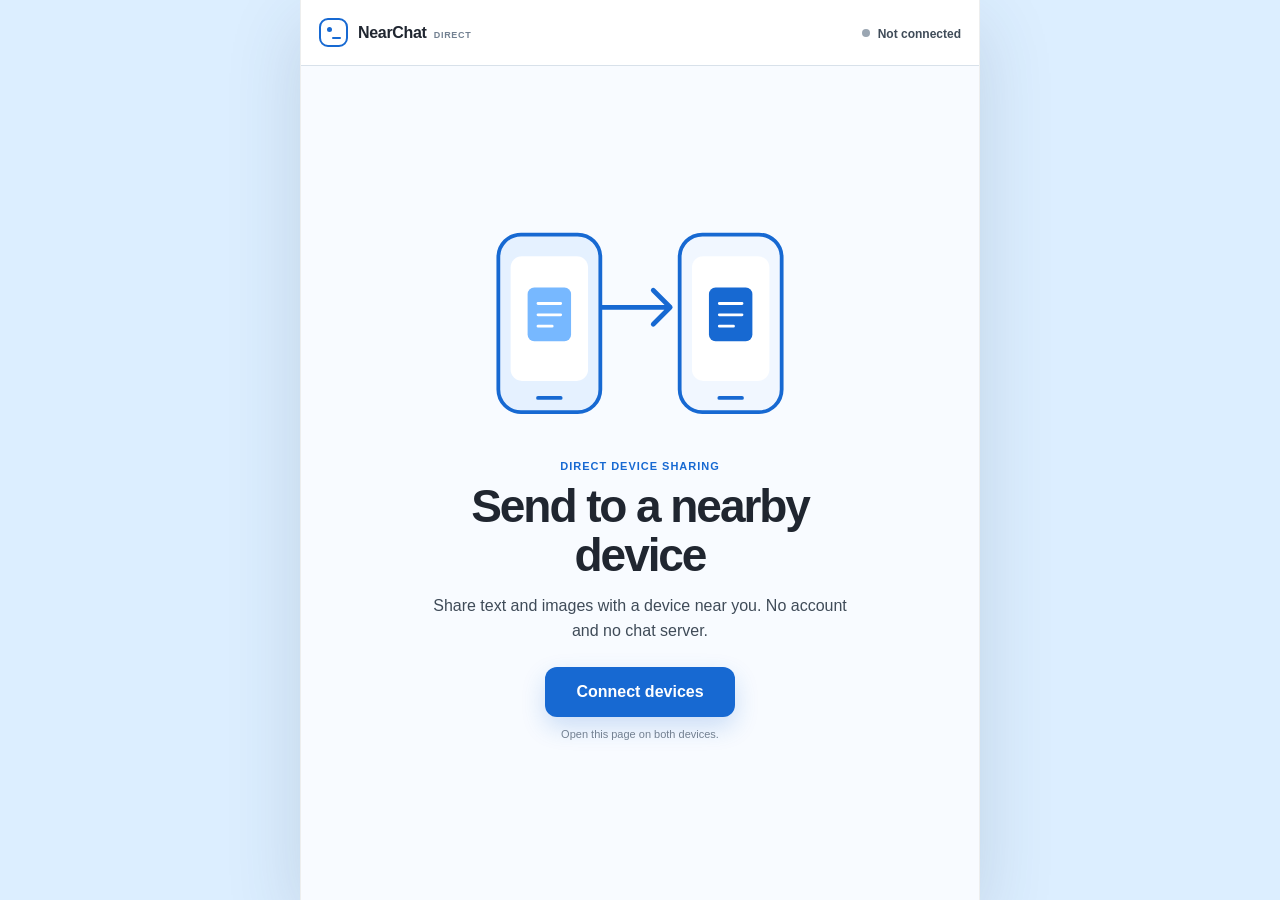
==== index.html @ c1c76907 "landing page simplification" ====
<!doctype html>
<html lang="en">
<head>
  <meta charset="utf-8">
  <link rel="icon" type="image/png" href="[data-uri]">
  <meta name="viewport" content="width=device-width, initial-scale=1, viewport-fit=cover">
  <meta name="theme-color" content="#eaf4ff">
  <title>NearChat Direct</title>
  <link rel="stylesheet" href="styles.css?v=2026.08.14.1">
</head>
<body data-connected="false">
  <main class="app" aria-label="NearChat Direct">
    <header class="topbar">
      <a class="brand" href="./" aria-label="NearChat Direct home">
        <span class="brand-mark" aria-hidden="true"></span>
        <span>NearChat <small>Direct</small></span>
      </a>
      <div class="connection-actions" aria-label="Connection status">
        <div class="connection-state">
          <span class="status-dot" id="statusDot" data-state="offline" aria-hidden="true"></span>
          <span><strong id="statusText">Not connected</strong><small id="statusDetail">Pair two nearby devices to begin.</small></span>
        </div>
        <button class="text-button" id="disconnectButton" type="button" hidden>Disconnect</button>
      </div>
    </header>

    <section class="metrics" aria-label="Live connection metrics" hidden>
      <div><span>RTT</span><strong id="metricRtt">—</strong></div>
      <div><span>Sent</span><strong id="metricSent">0 B</strong></div>
      <div><span>Received</span><strong id="metricReceived">0 B</strong></div>
      <div><span>Live rate</span><strong id="metricRate">0 B/s</strong></div>
      <div><span>Uptime</span><strong id="metricUptime">00:00</strong></div>
      <div><span>Path</span><strong id="metricPath">—</strong></div>
    </section>

    <section class="message-stream" id="messageStream" aria-live="polite" aria-label="Chat messages">
      <div class="empty-state" id="emptyState">
        <svg class="welcome-art" viewBox="0 0 360 240" role="img" aria-label="Two nearby phones sharing data">
          <rect class="art-fill" x="30" y="26" width="108" height="188" rx="24"></rect>
          <rect class="art-line" x="30" y="26" width="108" height="188" rx="24"></rect>
          <rect class="art-screen" x="43" y="49" width="82" height="132" rx="12"></rect>
          <path class="art-line" d="M72 199h24"></path>
          <rect class="art-fill art-fill-light" x="222" y="26" width="108" height="188" rx="24"></rect>
          <rect class="art-line" x="222" y="26" width="108" height="188" rx="24"></rect>
          <rect class="art-screen" x="235" y="49" width="82" height="132" rx="12"></rect>
          <path class="art-line" d="M264 199h24"></path>
          <path class="art-line art-arrow" d="M140 103h72m-18-18 18 18-18 18"></path>
          <rect class="art-file" x="61" y="82" width="46" height="57" rx="7"></rect>
          <path class="art-file-line" d="M72 99h24M72 111h24M72 123h15"></path>
          <rect class="art-file art-file-end" x="253" y="82" width="46" height="57" rx="7"></rect>
          <path class="art-file-line" d="M264 99h24M264 111h24M264 123h15"></path>
        </svg>
        <span class="eyebrow">Direct device sharing</span>
        <h1 id="emptyTitle">Send to a nearby device</h1>
        <p id="emptyCopy">Share text and images with a device near you. No account and no chat server.</p>
        <button class="share-button" id="shareButton" type="button">Connect devices</button>
        <small class="start-note">Open this page on both devices.</small>
      </div>
    </section>

    <form class="composer" id="composer">
      <div class="image-draft" id="imageDraft" hidden>
        <img id="imageDraftPreview" alt="Selected image preview">
        <span><strong id="imageDraftName">Image ready</strong><small id="imageDraftSize"></small></span>
        <button id="removeImage" type="button" aria-label="Remove selected image">×</button>
      </div>
      <div class="composer-row">
        <button class="image-button" id="imageButton" type="button" aria-label="Choose images">Add</button>
        <input id="imageInput" type="file" accept="image/*" multiple hidden>
        <input class="message-input" id="messageInput" type="text" maxlength="2000"
               autocomplete="off" enterkeyhint="send" placeholder="Connect to start chatting"
               aria-label="Message" disabled>
        <button class="send-button" id="sendButton" type="submit" aria-label="Send" disabled>Send</button>
      </div>
    </form>
  </main>

  <div class="overlay" id="pairingOverlay" hidden>
    <section class="pairing-sheet" role="dialog" aria-modal="true" aria-labelledby="pairingTitle">
      <header class="sheet-head">
        <div><h2 id="pairingTitle">Connect devices</h2></div>
        <button class="close-button" id="closePairing" type="button" aria-label="Close pairing">×</button>
      </header>

      <div class="pair-view pair-dance" id="pairDance">
        <div class="optical-zone">
          <div class="optical-stage" id="opticalStage" data-detected="false">
            <div class="scan-stage" id="scanStage">
              <video id="scannerVideo" class="camera-feed" playsinline muted autoplay></video>
              <div class="discovery-code" id="discoveryCode">
                <span>Nearby code</span>
                <canvas id="discoveryQrCanvas" aria-label="Nearby device discovery code"></canvas>
              </div>
              <div class="camera-preview" aria-hidden="true">
                <span class="preview-label">Main camera</span>
                <span class="preview-reticle"></span>
                <span class="detected-outline" id="detectedOutline"></span>
                <div class="preview-feedback">
                  <strong id="alignmentScore">Looking for a NearChat code</strong>
                  <span id="alignmentHint">Point the camera at the other screen.</span>
                </div>
              </div>
            </div>
            <div class="qr-stage" id="qrStage" hidden>
              <canvas id="pairQrCanvas" class="pair-qr-canvas" aria-label="Animated connection code"></canvas>
            </div>
          </div>
          <span class="camera-state" id="cameraState">Starting main camera…</span>
        </div>

        <div class="dance-copy">
          <span class="phase-pill" id="pairPhase">1 · Find the other device</span>
          <strong id="pairStatusTitle">Point the cameras at the other screen</strong>
          <p id="pairStatus">The small QR codes choose which device shares first. Show connection code remains available as a fallback.</p>
        </div>

        <div class="dance-progress" aria-hidden="true">
          <span id="pairProgress"></span>
        </div>

        <canvas id="scannerCanvas" hidden></canvas>
        <div class="pair-actions">
          <button class="primary" id="showCode" type="button">Show connection code</button>
          <button class="secondary" id="scanCode" type="button" hidden>Scan answer now</button>
          <button class="secondary cancel-pairing" id="cancelPairing" type="button">Cancel</button>
        </div>
      </div>

      <div class="pair-view connected-view" id="pairConnected" hidden>
        <span class="connected-mark" aria-hidden="true">✓</span>
        <strong>Direct channel connected</strong>
        <p>The cameras are off. Messages now travel directly through WebRTC.</p>
        <button class="secondary connected-disconnect" id="disconnectInSheet" type="button">Disconnect</button>
      </div>
    </section>
  </div>

  <div class="toast" id="toast" role="status" aria-live="polite"></div>
  <script type="module" src="app.js?v=2026.08.14.1"></script>
</body>
</html>
---- styles.css ----
:root {
  color-scheme: light;
  --page: #dceeff;
  --surface: #ffffff;
  --soft: #f1f6fb;
  --ink: #202630;
  --text: #3f4b58;
  --muted: #728091;
  --line: #d8e1ea;
  --blue: #1769d2;
  --blue-soft: #dcecff;
  --green: #17885f;
  --yellow: #b67512;
  --red: #bb3d45;
  --shadow: 0 24px 70px rgba(42, 68, 95, .16);
  --sans: Inter, ui-sans-serif, -apple-system, BlinkMacSystemFont, "Segoe UI", sans-serif;
}

* { box-sizing: border-box; }
html, body { width: 100%; min-height: 100%; margin: 0; }
body {
  background: var(--page);
  color: var(--text);
  font-family: var(--sans);
  -webkit-font-smoothing: antialiased;
}
button, input { font: inherit; color: inherit; }
button { border: 0; cursor: pointer; }
button:disabled { cursor: default; opacity: .45; }
[hidden] { display: none !important; }
:focus-visible { outline: 3px solid rgba(23, 105, 210, .24); outline-offset: 3px; }

.app {
  width: min(100%, 680px);
  height: 100dvh;
  margin: 0 auto;
  display: grid;
  grid-template-rows: auto minmax(0, 1fr) auto;
  overflow: hidden;
  border-inline: 1px solid rgba(32, 38, 48, .08);
  background: var(--surface);
  box-shadow: var(--shadow);
}

.topbar {
  min-height: 66px;
  padding: max(12px, env(safe-area-inset-top)) 18px 12px;
  display: flex;
  align-items: center;
  justify-content: space-between;
  gap: 16px;
  border-bottom: 1px solid var(--line);
  background: rgba(255, 255, 255, .96);
}
.brand {
  display: inline-flex;
  align-items: center;
  gap: 10px;
  color: var(--ink);
  font-weight: 800;
  letter-spacing: -.02em;
  text-decoration: none;
}
.brand small {
  margin-left: 3px;
  color: var(--muted);
  font-size: 9px;
  font-weight: 750;
  letter-spacing: .08em;
  text-transform: uppercase;
}
.brand-mark {
  position: relative;
  width: 29px;
  height: 29px;
  border: 2px solid var(--blue);
  border-radius: 9px;
}
.brand-mark::before,
.brand-mark::after {
  content: "";
  position: absolute;
  border-radius: 99px;
  background: var(--blue);
}
.brand-mark::before { width: 5px; height: 5px; left: 6px; top: 7px; }
.brand-mark::after { width: 9px; height: 2px; right: 5px; bottom: 6px; }

.connection-actions,
.connection-state { display: flex; align-items: center; }
.connection-actions { gap: 13px; }
.connection-state { gap: 8px; }
.connection-state strong { color: var(--text); font-size: 12px; font-weight: 700; }
.connection-state small { display: none; }
.status-dot {
  width: 8px;
  height: 8px;
  flex: none;
  border-radius: 50%;
  background: #9aa6b2;
}
.status-dot[data-state="pairing"] { background: var(--yellow); }
.status-dot[data-state="connected"] { background: var(--green); }
.status-dot[data-state="stale"] { background: #df7b2b; }
.status-dot[data-state="failed"] { background: var(--red); }
.text-button {
  padding: 7px 0;
  background: transparent;
  color: var(--red);
  font-size: 12px;
  font-weight: 700;
}
.metrics { display: none !important; }

.message-stream {
  min-height: 0;
  padding: 22px 18px;
  overflow-y: auto;
  overscroll-behavior: contain;
  background: #f8fbff;
}
.empty-state {
  min-height: 100%;
  padding: 32px 24px 48px;
  display: flex;
  flex-direction: column;
  align-items: center;
  justify-content: center;
  text-align: center;
}
.welcome-art {
  width: min(100%, 340px);
  height: auto;
  margin-bottom: 24px;
}
.art-fill { fill: #e5f1ff; }
.art-fill-light { fill: #f1f7ff; }
.art-line,
.art-arrow,
.art-file-line {
  fill: none;
  stroke: var(--blue);
  stroke-linecap: round;
  stroke-linejoin: round;
}
.art-line { stroke-width: 4; }
.art-arrow { stroke-width: 5; }
.art-screen { fill: #ffffff; }
.art-file { fill: #77b8ff; }
.art-file-end { fill: #1769d2; }
.art-file-line { stroke: #ffffff; stroke-width: 3; }
.eyebrow {
  color: var(--blue);
  font-size: 11px;
  font-weight: 800;
  letter-spacing: .09em;
  text-transform: uppercase;
}
.empty-state h1 {
  max-width: 460px;
  margin: 10px 0 0;
  color: var(--ink);
  font-size: clamp(30px, 7vw, 46px);
  line-height: 1.05;
  letter-spacing: -.045em;
}
.empty-state p {
  max-width: 420px;
  margin: 15px 0 0;
  color: var(--text);
  font-size: 16px;
  line-height: 1.55;
}
.share-button {
  min-width: 190px;
  min-height: 50px;
  margin-top: 24px;
  padding: 0 24px;
  border-radius: 12px;
  background: var(--blue);
  color: #ffffff;
  font-weight: 780;
  box-shadow: 0 10px 24px rgba(23, 105, 210, .2);
}
.start-note { margin-top: 11px; color: var(--muted); font-size: 11px; }
body[data-connected="true"] .share-button,
body[data-connected="true"] .start-note { display: none; }
body[data-connected="true"] .welcome-art { width: 210px; margin-bottom: 16px; }
body[data-connected="true"] .empty-state h1 { font-size: 30px; }

.message-row { display: flex; margin: 0 0 12px; }
.message-row.mine { justify-content: flex-end; }
.message-bubble {
  max-width: min(78%, 460px);
  padding: 10px 12px;
  border: 1px solid var(--line);
  border-radius: 5px 17px 17px 17px;
  background: #ffffff;
  box-shadow: 0 4px 14px rgba(42, 68, 95, .08);
}
.message-row.mine .message-bubble {
  border-color: #b8d7fb;
  border-radius: 17px 5px 17px 17px;
  background: var(--blue-soft);
}
.message-bubble p { margin: 0; white-space: pre-wrap; overflow-wrap: anywhere; font-size: 14px; line-height: 1.45; }
.message-image {
  display: block;
  width: 100%;
  max-height: 390px;
  margin-bottom: 8px;
  border-radius: 11px;
  object-fit: cover;
  background: var(--soft);
}
.message-meta { margin-top: 6px; display: flex; justify-content: flex-end; gap: 7px; color: var(--muted); font-size: 9px; }
.message-progress { min-width: 190px; }
.message-progress span { display: block; margin-bottom: 8px; color: var(--muted); font-size: 12px; }
.progress-track { height: 5px; overflow: hidden; border-radius: 99px; background: var(--soft); }
.progress-fill { width: 0; height: 100%; background: var(--blue); transition: width .15s linear; }

.composer {
  padding: 10px 14px max(10px, env(safe-area-inset-bottom));
  border-top: 1px solid var(--line);
  background: rgba(255, 255, 255, .98);
}
body[data-connected="false"] .composer { display: none; }
.composer-row { display: flex; align-items: center; gap: 8px; }
.image-button,
.send-button {
  min-width: 58px;
  height: 46px;
  padding: 0 14px;
  border-radius: 12px;
  flex: none;
  font-size: 12px;
  font-weight: 750;
}
.image-button { background: var(--soft); color: var(--blue); }
.send-button { background: var(--blue); color: #ffffff; }
.message-input {
  width: 100%;
  min-width: 0;
  height: 46px;
  padding: 0 15px;
  border: 1px solid var(--line);
  border-radius: 12px;
  outline: 0;
  background: #ffffff;
  font-size: 15px;
}
.message-input:focus { border-color: var(--blue); box-shadow: 0 0 0 3px rgba(23, 105, 210, .1); }
.image-draft {
  min-height: 64px;
  margin-bottom: 9px;
  padding: 7px;
  display: flex;
  align-items: center;
  gap: 10px;
  border: 1px solid var(--line);
  border-radius: 12px;
  background: var(--soft);
}
.image-draft img { width: 50px; height: 50px; border-radius: 9px; object-fit: cover; }
.image-draft > span { flex: 1; min-width: 0; }
.image-draft strong,
.image-draft small { display: block; white-space: nowrap; overflow: hidden; text-overflow: ellipsis; }
.image-draft strong { color: var(--ink); font-size: 12px; }
.image-draft small { margin-top: 3px; color: var(--muted); font-size: 10px; }
.image-draft button { width: 36px; height: 36px; border-radius: 9px; background: #ffffff; font-size: 18px; }

.overlay {
  position: fixed;
  inset: 0;
  z-index: 20;
  padding: 18px;
  display: grid;
  place-items: center;
  background: rgba(79, 105, 132, .28);
  backdrop-filter: blur(8px);
}
.pairing-sheet {
  position: relative;
  width: min(100%, 570px);
  max-height: min(820px, calc(100dvh - 36px));
  overflow: auto;
  border: 1px solid var(--line);
  border-radius: 24px;
  background: #ffffff;
  box-shadow: var(--shadow);
}
.sheet-head {
  min-height: 64px;
  padding: max(12px, env(safe-area-inset-top)) 14px 10px 20px;
  display: flex;
  align-items: center;
  justify-content: space-between;
  gap: 16px;
}
.sheet-head h2 { margin: 0; color: var(--ink); font-size: 18px; letter-spacing: -.025em; }
.close-button {
  width: 40px;
  height: 40px;
  border-radius: 12px;
  background: var(--soft);
  color: var(--ink);
  font-size: 21px;
}
.pair-view { padding: 18px 24px 24px; text-align: center; }
.pair-view > strong { display: block; color: var(--ink); font-size: 18px; }
.pair-view > p { max-width: 390px; margin: 7px auto 0; color: var(--muted); font-size: 13px; line-height: 1.5; }
.pair-dance { padding-top: 4px; }
.optical-zone { width: 100%; display: grid; justify-items: center; }
.optical-stage {
  --detected-left: 25%;
  --detected-top: 25%;
  --detected-width: 50%;
  --detected-height: 50%;
  position: relative;
  width: min(80vw, 430px);
  aspect-ratio: 1;
  overflow: hidden;
  border: 2px solid #d0dae4;
  border-radius: 20px;
  background: #13212c;
  transition: border-color .12s ease, box-shadow .12s ease;
}
.optical-stage[data-detected="true"] { border-color: var(--blue); box-shadow: 0 0 0 4px var(--blue-soft); }
.scan-stage,
.qr-stage { position: absolute; inset: 0; overflow: hidden; }
.qr-stage { background: #ffffff; }
.pair-qr-canvas { display: block; width: 100%; height: 100%; background: #ffffff; image-rendering: pixelated; }
.camera-feed,
.camera-preview { position: absolute; inset: 0; width: 100%; height: 100%; }
.camera-feed { z-index: 1; display: block; object-fit: contain; background: #13212c; pointer-events: none; }
.camera-preview { z-index: 3; color: #ffffff; pointer-events: none; }
.discovery-code {
  position: absolute;
  top: 12px;
  right: 12px;
  z-index: 5;
  width: clamp(108px, 27%, 132px);
  padding: 6px;
  overflow: hidden;
  border-radius: 12px;
  background: #ffffff;
  box-shadow: 0 8px 24px rgba(0, 0, 0, .22);
  pointer-events: none;
}
.discovery-code span {
  display: block;
  margin-bottom: 4px;
  color: var(--blue);
  font-size: 7px;
  font-weight: 800;
  letter-spacing: .08em;
  text-align: center;
  text-transform: uppercase;
}
.discovery-code canvas { display: block; width: 100%; height: auto; image-rendering: pixelated; }
.preview-label { display: none; }
.preview-reticle {
  position: absolute;
  inset: 18%;
  border: 1px solid rgba(255, 255, 255, .58);
  border-radius: 16px;
}
.preview-reticle::before,
.preview-reticle::after {
  content: "";
  position: absolute;
  left: 50%;
  top: 50%;
  background: rgba(255, 255, 255, .45);
  transform: translate(-50%, -50%);
}
.preview-reticle::before { width: 26px; height: 1px; }
.preview-reticle::after { width: 1px; height: 26px; }
.detected-outline {
  position: absolute;
  left: var(--detected-left);
  top: var(--detected-top);
  width: var(--detected-width);
  height: var(--detected-height);
  display: none;
  border: 3px solid #66c9ff;
  border-radius: 9px;
  box-shadow: 0 0 0 3px rgba(102, 201, 255, .22);
}
.optical-stage[data-detected="true"] .detected-outline { display: block; }
.preview-feedback {
  position: absolute;
  inset: auto 0 0;
  padding: 32px 14px 13px;
  display: grid;
  gap: 2px;
  background: linear-gradient(transparent, rgba(15, 28, 39, .9));
  text-align: left;
}
.preview-feedback strong { color: #ffffff; font-size: 13px; }
.preview-feedback span { color: rgba(255, 255, 255, .76); font-size: 10px; line-height: 1.35; }
.camera-state {
  margin-top: 10px;
  color: var(--green);
  font-size: 11px;
  font-weight: 700;
}
.camera-state::before {
  content: "";
  display: inline-block;
  width: 7px;
  height: 7px;
  margin-right: 7px;
  border-radius: 50%;
  background: currentColor;
}
.camera-state[data-state="error"] { color: var(--red); }
.camera-state[data-state="warning"] { color: var(--yellow); }
.dance-copy { margin-top: 14px; text-align: center; }
.phase-pill,
.dance-progress { display: none; }
.dance-copy strong { display: block; color: var(--ink); font-size: 17px; letter-spacing: -.02em; }
.dance-copy p { max-width: 410px; margin: 6px auto 0; color: var(--muted); font-size: 12px; line-height: 1.45; }
.pair-actions { width: min(100%, 430px); margin: 15px auto 0; display: grid; gap: 8px; }
.primary,
.secondary {
  width: 100%;
  min-height: 46px;
  padding: 0 16px;
  border-radius: 12px;
  font-weight: 750;
}
.primary { background: var(--blue); color: #ffffff; }
.secondary { border: 1px solid var(--line); background: #ffffff; color: var(--ink); }
.cancel-pairing { color: var(--muted); }
.connected-mark {
  width: 58px;
  height: 58px;
  margin: 28px auto 16px;
  display: grid;
  place-items: center;
  border-radius: 18px;
  background: #e5f7ef;
  color: var(--green);
  font-size: 27px;
  font-weight: 850;
}
.connected-disconnect { margin-top: 20px; color: var(--red); }
.toast {
  position: fixed;
  left: 50%;
  bottom: 20px;
  z-index: 40;
  max-width: calc(100vw - 32px);
  padding: 10px 15px;
  border-radius: 12px;
  background: var(--ink);
  color: #ffffff;
  font-size: 12px;
  opacity: 0;
  pointer-events: none;
  transform: translate(-50%, 12px);
  transition: opacity .18s ease, transform .18s ease;
}
.toast.show { opacity: 1; transform: translate(-50%, 0); }

@media (max-width: 640px) {
  body { background: #ffffff; }
  .app { width: 100%; border: 0; box-shadow: none; }
  .topbar { padding-inline: 14px; }
  .connection-state strong { max-width: 105px; display: block; overflow: hidden; text-overflow: ellipsis; white-space: nowrap; }
  .empty-state { padding: 24px 20px 40px; }
  .welcome-art { width: min(88%, 320px); }
  .message-bubble { max-width: 88%; }
  .overlay { padding: 0; }
  .pairing-sheet { width: 100%; height: 100dvh; max-height: none; border: 0; border-radius: 0; }
  .sheet-head { padding-inline: 14px; }
  .pair-view { padding-inline: 14px; }
  .optical-stage { width: min(calc(100vw - 28px), 430px); }
}

@media (max-height: 700px) and (max-width: 640px) {
  .optical-stage { width: min(62vh, calc(100vw - 28px)); }
  .dance-copy { margin-top: 10px; }
  .pair-actions { margin-top: 11px; }
}

@media (prefers-reduced-motion: reduce) {
  *, *::before, *::after { animation-duration: .01ms !important; transition: none !important; }
}
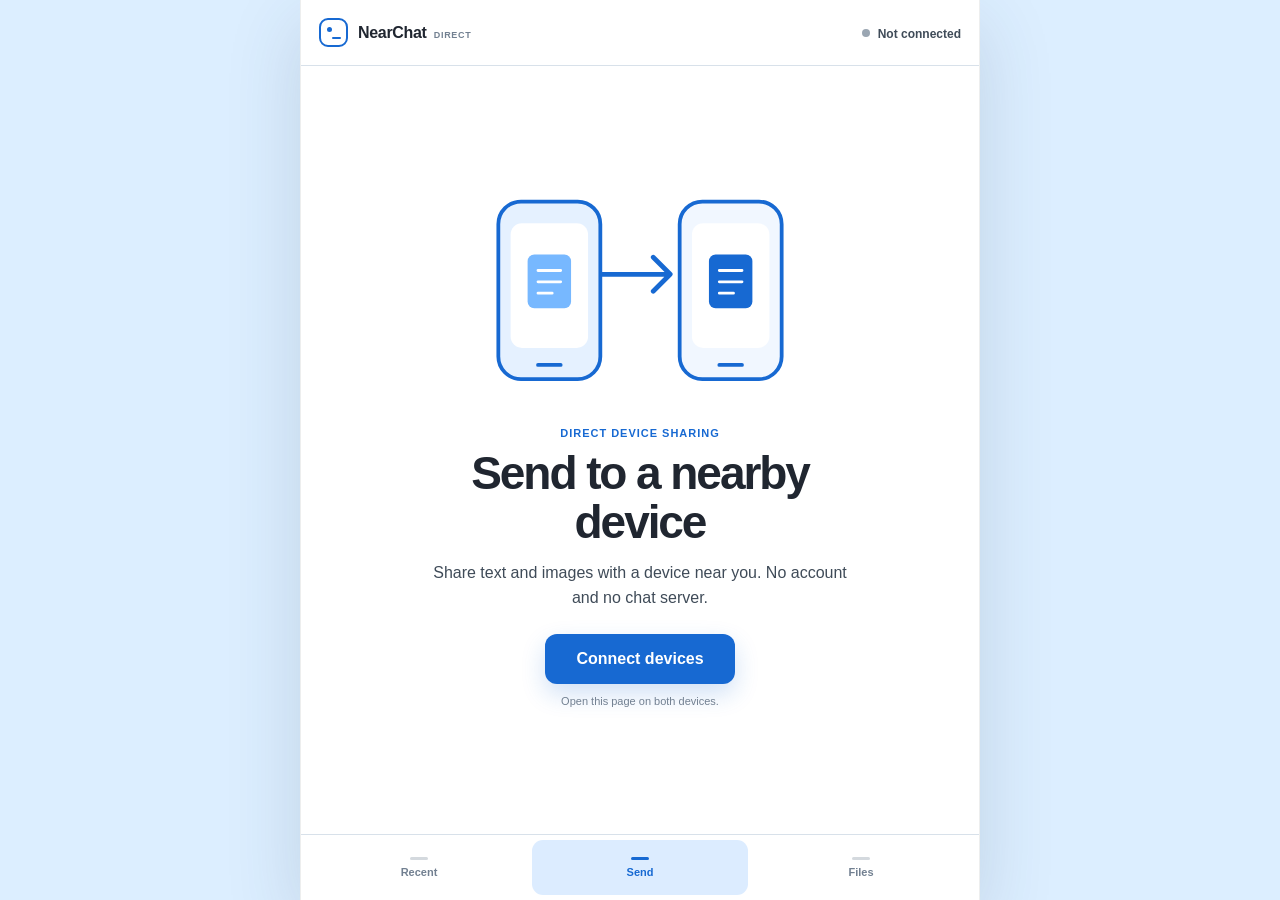
==== commit 344bdbe7: "expand chat for recents etc." ====
--- a/index.html
+++ b/index.html
@@ -6,7 +6,7 @@
   <meta name="viewport" content="width=device-width, initial-scale=1, viewport-fit=cover">
   <meta name="theme-color" content="#eaf4ff">
   <title>NearChat Direct</title>
-  <link rel="stylesheet" href="styles.css?v=2026.08.14.1">
+  <link rel="stylesheet" href="styles.css?v=2026.08.15.2">
 </head>
 <body data-connected="false">
   <main class="app" aria-label="NearChat Direct">
@@ -33,46 +33,91 @@
       <div><span>Path</span><strong id="metricPath">—</strong></div>
     </section>
 
-    <section class="message-stream" id="messageStream" aria-live="polite" aria-label="Chat messages">
-      <div class="empty-state" id="emptyState">
-        <svg class="welcome-art" viewBox="0 0 360 240" role="img" aria-label="Two nearby phones sharing data">
-          <rect class="art-fill" x="30" y="26" width="108" height="188" rx="24"></rect>
-          <rect class="art-line" x="30" y="26" width="108" height="188" rx="24"></rect>
-          <rect class="art-screen" x="43" y="49" width="82" height="132" rx="12"></rect>
-          <path class="art-line" d="M72 199h24"></path>
-          <rect class="art-fill art-fill-light" x="222" y="26" width="108" height="188" rx="24"></rect>
-          <rect class="art-line" x="222" y="26" width="108" height="188" rx="24"></rect>
-          <rect class="art-screen" x="235" y="49" width="82" height="132" rx="12"></rect>
-          <path class="art-line" d="M264 199h24"></path>
-          <path class="art-line art-arrow" d="M140 103h72m-18-18 18 18-18 18"></path>
-          <rect class="art-file" x="61" y="82" width="46" height="57" rx="7"></rect>
-          <path class="art-file-line" d="M72 99h24M72 111h24M72 123h15"></path>
-          <rect class="art-file art-file-end" x="253" y="82" width="46" height="57" rx="7"></rect>
-          <path class="art-file-line" d="M264 99h24M264 111h24M264 123h15"></path>
-        </svg>
-        <span class="eyebrow">Direct device sharing</span>
-        <h1 id="emptyTitle">Send to a nearby device</h1>
-        <p id="emptyCopy">Share text and images with a device near you. No account and no chat server.</p>
-        <button class="share-button" id="shareButton" type="button">Connect devices</button>
-        <small class="start-note">Open this page on both devices.</small>
-      </div>
-    </section>
+    <div class="app-views">
+      <section class="app-view recent-view" id="recentView" aria-label="Recent session" hidden>
+        <header class="view-head">
+          <div><span>Latest session</span><h1 id="recentTitle">Recent</h1></div>
+          <small id="recentMeta">Stored in this browser</small>
+        </header>
+        <section class="message-stream" id="messageStream" aria-live="polite" aria-label="Chat messages">
+          <div class="chat-empty" id="emptyState">
+            <h2 id="emptyTitle">No recent session</h2>
+            <p id="emptyCopy">Connect two devices to start a local chat.</p>
+            <button class="inline-connect" id="recentConnect" type="button">Connect devices</button>
+          </div>
+        </section>
 
-    <form class="composer" id="composer">
-      <div class="image-draft" id="imageDraft" hidden>
-        <img id="imageDraftPreview" alt="Selected image preview">
-        <span><strong id="imageDraftName">Image ready</strong><small id="imageDraftSize"></small></span>
-        <button id="removeImage" type="button" aria-label="Remove selected image">×</button>
-      </div>
-      <div class="composer-row">
-        <button class="image-button" id="imageButton" type="button" aria-label="Choose images">Add</button>
-        <input id="imageInput" type="file" accept="image/*" multiple hidden>
-        <input class="message-input" id="messageInput" type="text" maxlength="2000"
-               autocomplete="off" enterkeyhint="send" placeholder="Connect to start chatting"
-               aria-label="Message" disabled>
-        <button class="send-button" id="sendButton" type="submit" aria-label="Send" disabled>Send</button>
-      </div>
-    </form>
+        <form class="composer" id="composer">
+          <div class="image-draft" id="imageDraft" hidden>
+            <img id="imageDraftPreview" alt="Selected image preview">
+            <span><strong id="imageDraftName">Image ready</strong><small id="imageDraftSize"></small></span>
+            <button id="removeImage" type="button" aria-label="Remove selected image">×</button>
+          </div>
+          <div class="composer-row">
+            <button class="image-button" id="imageButton" type="button" aria-label="Choose images">Add</button>
+            <input id="imageInput" type="file" accept="image/*" multiple hidden>
+            <input class="message-input" id="messageInput" type="text" maxlength="2000"
+                   autocomplete="off" enterkeyhint="send" placeholder="Connect to start chatting"
+                   aria-label="Message" disabled>
+            <button class="send-button" id="sendButton" type="submit" aria-label="Send" disabled>Send</button>
+          </div>
+        </form>
+      </section>
+
+      <section class="app-view send-view" id="sendView" aria-label="Send to a nearby device">
+        <div class="empty-state">
+          <svg class="welcome-art" viewBox="0 0 360 240" role="img" aria-label="Two nearby phones sharing data">
+            <rect class="art-fill" x="30" y="26" width="108" height="188" rx="24"></rect>
+            <rect class="art-line" x="30" y="26" width="108" height="188" rx="24"></rect>
+            <rect class="art-screen" x="43" y="49" width="82" height="132" rx="12"></rect>
+            <path class="art-line" d="M72 199h24"></path>
+            <rect class="art-fill art-fill-light" x="222" y="26" width="108" height="188" rx="24"></rect>
+            <rect class="art-line" x="222" y="26" width="108" height="188" rx="24"></rect>
+            <rect class="art-screen" x="235" y="49" width="82" height="132" rx="12"></rect>
+            <path class="art-line" d="M264 199h24"></path>
+            <path class="art-line art-arrow" d="M140 103h72m-18-18 18 18-18 18"></path>
+            <rect class="art-file" x="61" y="82" width="46" height="57" rx="7"></rect>
+            <path class="art-file-line" d="M72 99h24M72 111h24M72 123h15"></path>
+            <rect class="art-file art-file-end" x="253" y="82" width="46" height="57" rx="7"></rect>
+            <path class="art-file-line" d="M264 99h24M264 111h24M264 123h15"></path>
+          </svg>
+          <span class="eyebrow">Direct device sharing</span>
+          <h1>Send to a nearby device</h1>
+          <p>Share text and images with a device near you. No account and no chat server.</p>
+          <button class="share-button" id="shareButton" type="button">Connect devices</button>
+          <small class="start-note">Open this page on both devices.</small>
+        </div>
+      </section>
+
+      <section class="app-view files-view" id="filesView" aria-label="Stored files" hidden>
+        <header class="view-head files-head">
+          <div><span>On this device</span><h1 id="filesTitle">Files</h1></div>
+          <button class="quiet-button" id="clearLibrary" type="button">Clear all</button>
+        </header>
+        <div class="file-tools">
+          <button class="back-button" id="backToTypes" type="button" hidden>All types</button>
+          <input id="fileSearch" type="search" placeholder="Search stored files" aria-label="Search stored files">
+        </div>
+        <div class="file-browser" id="fileBrowser">
+          <div class="type-list" id="fileTypeList"></div>
+          <div class="stored-file-list" id="storedFileList" hidden></div>
+          <div class="library-empty" id="libraryEmpty" hidden>
+            <h2>No stored files</h2>
+            <p>Images and files from your sessions will appear here.</p>
+          </div>
+        </div>
+        <footer class="storage-summary">
+          <span id="storageSummary">0 items · 0 B stored in this browser</span>
+          <small>Save important files to your device.</small>
+        </footer>
+      </section>
+    </div>
+
+    <nav class="app-nav" aria-label="Main views">
+      <button type="button" data-view="recent" aria-selected="false">Recent</button>
+      <button type="button" data-view="send" aria-selected="true">Send</button>
+      <button type="button" data-view="files" aria-selected="false">Files <span id="storedCount" hidden>0</span></button>
+    </nav>
   </main>
 
   <div class="overlay" id="pairingOverlay" hidden>
@@ -136,6 +181,6 @@
   </div>
 
   <div class="toast" id="toast" role="status" aria-live="polite"></div>
-  <script type="module" src="app.js?v=2026.08.14.1"></script>
+  <script type="module" src="app.js?v=2026.08.15.2"></script>
 </body>
 </html>
--- a/styles.css
+++ b/styles.css
@@ -112,6 +112,62 @@
 }
 .metrics { display: none !important; }
 
+.app-views {
+  min-height: 0;
+  position: relative;
+}
+.app-view {
+  width: 100%;
+  height: 100%;
+  min-height: 0;
+}
+.recent-view {
+  display: grid;
+  grid-template-rows: auto minmax(0, 1fr) auto;
+}
+.send-view { overflow-y: auto; }
+.files-view {
+  display: grid;
+  grid-template-rows: auto auto minmax(0, 1fr) auto;
+  background: #f8fbff;
+}
+.view-head {
+  min-height: 70px;
+  padding: 13px 18px 12px;
+  display: flex;
+  align-items: center;
+  justify-content: space-between;
+  gap: 18px;
+  border-bottom: 1px solid var(--line);
+  background: #ffffff;
+}
+.view-head > div { min-width: 0; }
+.view-head span {
+  display: block;
+  color: var(--blue);
+  font-size: 9px;
+  font-weight: 800;
+  letter-spacing: .09em;
+  text-transform: uppercase;
+}
+.view-head h1 {
+  margin: 3px 0 0;
+  overflow: hidden;
+  color: var(--ink);
+  font-size: 21px;
+  line-height: 1.1;
+  letter-spacing: -.03em;
+  text-overflow: ellipsis;
+  white-space: nowrap;
+}
+.view-head small {
+  max-width: 190px;
+  color: var(--muted);
+  font-size: 10px;
+  line-height: 1.35;
+  text-align: right;
+}
+
 .message-stream {
   min-height: 0;
   padding: 22px 18px;
@@ -119,6 +175,27 @@
   overscroll-behavior: contain;
   background: #f8fbff;
 }
+.chat-empty {
+  min-height: 100%;
+  padding: 28px;
+  display: grid;
+  place-content: center;
+  justify-items: center;
+  text-align: center;
+}
+.chat-empty h2 { margin: 0; color: var(--ink); font-size: 20px; letter-spacing: -.025em; }
+.chat-empty p { max-width: 330px; margin: 7px 0 0; color: var(--muted); font-size: 13px; line-height: 1.5; }
+.inline-connect {
+  min-height: 42px;
+  margin-top: 18px;
+  padding: 0 18px;
+  border-radius: 11px;
+  background: var(--blue);
+  color: #ffffff;
+  font-size: 12px;
+  font-weight: 750;
+}
+body[data-connected="true"] .inline-connect { display: none; }
 .empty-state {
   min-height: 100%;
   padding: 32px 24px 48px;
@@ -268,6 +345,164 @@
 .image-draft strong { color: var(--ink); font-size: 12px; }
 .image-draft small { margin-top: 3px; color: var(--muted); font-size: 10px; }
 .image-draft button { width: 36px; height: 36px; border-radius: 9px; background: #ffffff; font-size: 18px; }
+
+.app-nav {
+  min-height: 66px;
+  padding: 5px 10px max(5px, env(safe-area-inset-bottom));
+  display: grid;
+  grid-template-columns: repeat(3, 1fr);
+  gap: 5px;
+  border-top: 1px solid var(--line);
+  background: rgba(255, 255, 255, .98);
+}
+.app-nav button {
+  position: relative;
+  min-height: 48px;
+  border-radius: 11px;
+  background: transparent;
+  color: var(--muted);
+  font-size: 11px;
+  font-weight: 750;
+}
+.app-nav button::before {
+  content: "";
+  width: 18px;
+  height: 3px;
+  margin: 0 auto 6px;
+  display: block;
+  border-radius: 99px;
+  background: currentColor;
+  opacity: .3;
+}
+.app-nav button[aria-selected="true"] { background: var(--blue-soft); color: var(--blue); }
+.app-nav button[aria-selected="true"]::before { opacity: 1; }
+.app-nav button span {
+  min-width: 17px;
+  height: 17px;
+  margin-left: 3px;
+  padding: 0 4px;
+  display: inline-grid;
+  place-items: center;
+  border-radius: 99px;
+  background: var(--blue);
+  color: #ffffff;
+  font-size: 9px;
+}
+
+.quiet-button,
+.back-button {
+  min-height: 36px;
+  padding: 0 12px;
+  border-radius: 10px;
+  background: var(--soft);
+  color: var(--blue);
+  font-size: 11px;
+  font-weight: 750;
+}
+.quiet-button:disabled { visibility: hidden; }
+.file-tools {
+  padding: 12px 16px;
+  display: flex;
+  gap: 8px;
+  border-bottom: 1px solid var(--line);
+  background: #ffffff;
+}
+.file-tools input {
+  width: 100%;
+  min-width: 0;
+  height: 40px;
+  padding: 0 13px;
+  border: 1px solid var(--line);
+  border-radius: 11px;
+  outline: 0;
+  background: var(--soft);
+  font-size: 13px;
+}
+.file-tools input:focus { border-color: var(--blue); box-shadow: 0 0 0 3px rgba(23, 105, 210, .1); }
+.file-browser { min-height: 0; overflow-y: auto; overscroll-behavior: contain; }
+.type-list,
+.stored-file-list { padding: 8px 16px 18px; }
+.type-row,
+.stored-file-row {
+  width: 100%;
+  min-height: 68px;
+  padding: 10px 2px;
+  display: flex;
+  align-items: center;
+  gap: 12px;
+  border-bottom: 1px solid var(--line);
+  background: transparent;
+  text-align: left;
+}
+.type-row:last-child,
+.stored-file-row:last-child { border-bottom: 0; }
+.file-type-icon {
+  width: 43px;
+  height: 48px;
+  flex: none;
+  display: grid;
+  place-items: center;
+  border-radius: 9px 9px 12px 12px;
+  background: var(--blue);
+  color: #ffffff;
+  font-size: 9px;
+  font-weight: 850;
+  letter-spacing: .035em;
+}
+.file-type-icon[data-kind="Images"] { background: #eb4f75; }
+.file-type-icon[data-kind="Video"] { background: #f38b18; }
+.file-type-icon[data-kind="Audio"] { background: #8b6ce7; }
+.file-type-icon[data-kind="PDF"] { background: #e85151; }
+.file-type-icon[data-kind="Archives"] { background: #697380; }
+.file-type-icon[data-kind="Documents"] { background: #307fdc; }
+.file-type-icon[data-kind="Spreadsheets"] { background: #24875d; }
+.file-type-icon[data-kind="Other"] { background: #697380; }
+.type-copy,
+.stored-file-copy { min-width: 0; flex: 1; }
+.type-copy strong,
+.stored-file-copy strong {
+  display: block;
+  overflow: hidden;
+  color: var(--ink);
+  font-size: 14px;
+  text-overflow: ellipsis;
+  white-space: nowrap;
+}
+.type-copy small,
+.stored-file-copy small { display: block; margin-top: 4px; color: var(--muted); font-size: 10px; }
+.type-size { flex: none; color: var(--muted); font-size: 12px; }
+.type-arrow { flex: none; color: #aab4bf; font-size: 18px; }
+.file-row-actions { flex: none; display: flex; gap: 5px; }
+.file-row-actions button {
+  min-height: 34px;
+  padding: 0 10px;
+  border-radius: 9px;
+  background: var(--soft);
+  color: var(--blue);
+  font-size: 10px;
+  font-weight: 750;
+}
+.file-row-actions .delete-file { color: var(--red); }
+.library-empty {
+  min-height: 100%;
+  padding: 42px 24px;
+  display: grid;
+  place-content: center;
+  text-align: center;
+}
+.library-empty h2 { margin: 0; color: var(--ink); font-size: 20px; }
+.library-empty p { max-width: 300px; margin: 7px 0 0; color: var(--muted); font-size: 13px; line-height: 1.5; }
+.storage-summary {
+  padding: 10px 16px 12px;
+  display: flex;
+  justify-content: space-between;
+  gap: 12px;
+  border-top: 1px solid var(--line);
+  background: #ffffff;
+  color: var(--muted);
+  font-size: 10px;
+}
+.storage-summary small { font-size: inherit; }
 
 .overlay {
   position: fixed;
@@ -449,7 +684,7 @@
 .toast {
   position: fixed;
   left: 50%;
-  bottom: 20px;
+  bottom: max(82px, calc(72px + env(safe-area-inset-bottom)));
   z-index: 40;
   max-width: calc(100vw - 32px);
   padding: 10px 15px;
@@ -472,6 +707,10 @@
   .empty-state { padding: 24px 20px 40px; }
   .welcome-art { width: min(88%, 320px); }
   .message-bubble { max-width: 88%; }
+  .view-head small { max-width: 125px; }
+  .file-row-actions { display: grid; }
+  .file-row-actions button { min-height: 29px; padding-inline: 8px; }
+  .storage-summary small { display: none; }
   .overlay { padding: 0; }
   .pairing-sheet { width: 100%; height: 100dvh; max-height: none; border: 0; border-radius: 0; }
   .sheet-head { padding-inline: 14px; }
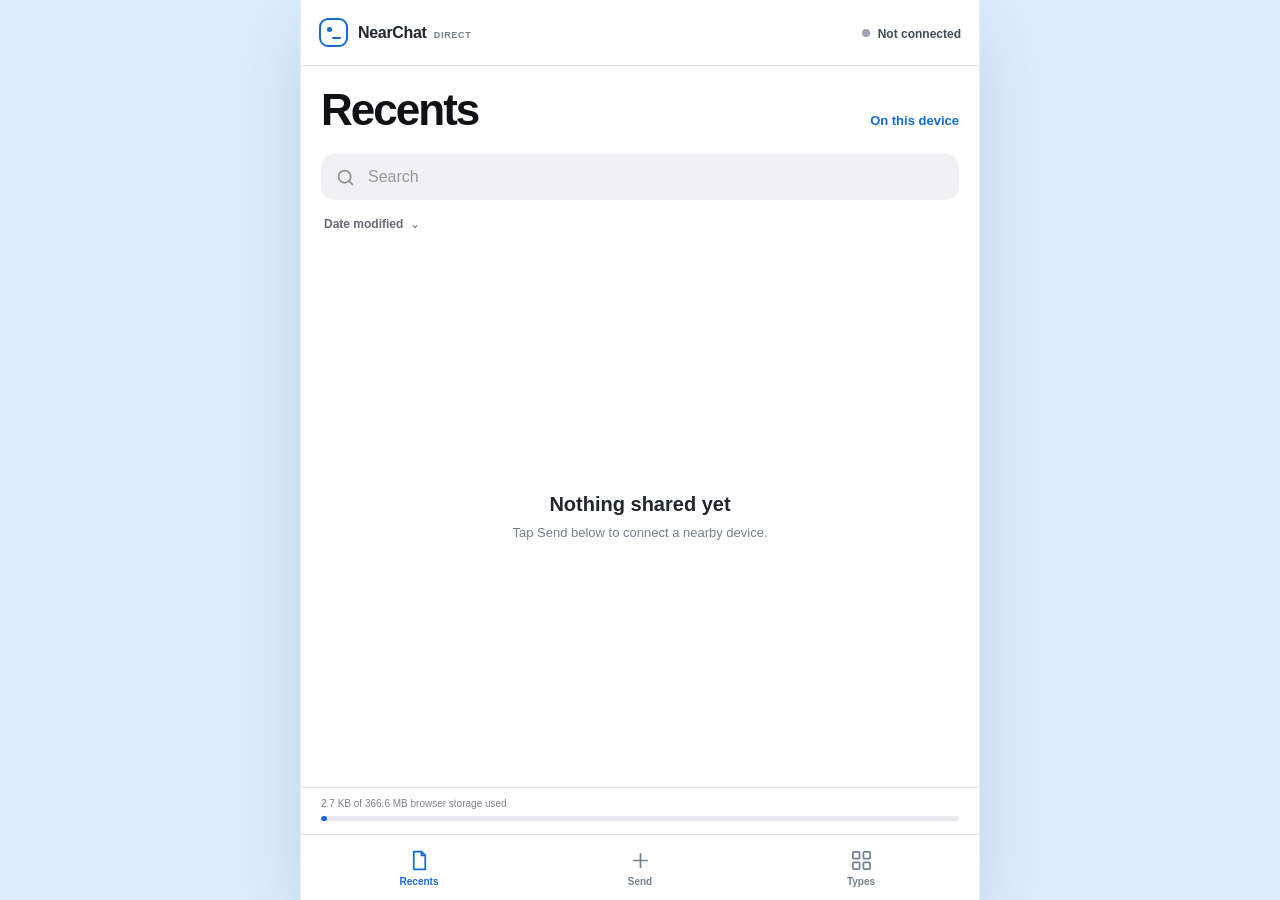
==== commit 11e2a153: "firther enhance ui and simplify some functions" ====
--- a/index.html
+++ b/index.html
@@ -6,7 +6,7 @@
   <meta name="viewport" content="width=device-width, initial-scale=1, viewport-fit=cover">
   <meta name="theme-color" content="#eaf4ff">
   <title>NearChat Direct</title>
-  <link rel="stylesheet" href="styles.css?v=2026.08.15.2">
+  <link rel="stylesheet" href="styles.css?v=2026.08.15.3">
 </head>
 <body data-connected="false">
   <main class="app" aria-label="NearChat Direct">
@@ -34,16 +34,38 @@
     </section>
 
     <div class="app-views">
-      <section class="app-view recent-view" id="recentView" aria-label="Recent session" hidden>
+      <section class="app-view recent-view" id="recentView" aria-label="Recent items">
+        <header class="recents-head">
+          <h1>Recents</h1>
+          <span>On this device</span>
+        </header>
+        <div class="recent-tools">
+          <label class="search-field">
+            <svg viewBox="0 0 24 24" aria-hidden="true"><circle cx="11" cy="11" r="7"></circle><path d="m20 20-3.5-3.5"></path></svg>
+            <input id="recentSearch" type="search" placeholder="Search" aria-label="Search recent items">
+          </label>
+          <button class="recent-sort" id="recentSort" type="button">Date modified <span aria-hidden="true">⌄</span></button>
+        </div>
+        <div class="recent-browser" id="recentItemList"></div>
+        <div class="library-empty recent-library-empty" id="recentLibraryEmpty" hidden>
+          <h2>Nothing shared yet</h2>
+          <p>Tap Send below to connect a nearby device.</p>
+        </div>
+        <footer class="storage-meter">
+          <span id="recentStorageText">Checking browser storage…</span>
+          <div class="storage-track" aria-hidden="true"><span id="storageBarFill"></span></div>
+        </footer>
+      </section>
+
+      <section class="app-view send-view" id="sendView" aria-label="Current transfer" hidden>
         <header class="view-head">
-          <div><span>Latest session</span><h1 id="recentTitle">Recent</h1></div>
+          <div><span>Current transfer</span><h1 id="recentTitle">New connection</h1></div>
           <small id="recentMeta">Stored in this browser</small>
         </header>
         <section class="message-stream" id="messageStream" aria-live="polite" aria-label="Chat messages">
           <div class="chat-empty" id="emptyState">
-            <h2 id="emptyTitle">No recent session</h2>
-            <p id="emptyCopy">Connect two devices to start a local chat.</p>
-            <button class="inline-connect" id="recentConnect" type="button">Connect devices</button>
+            <h2 id="emptyTitle">Ready to send</h2>
+            <p id="emptyCopy">Use the box below to send text or images.</p>
           </div>
         </section>
 
@@ -64,34 +86,9 @@
         </form>
       </section>
 
-      <section class="app-view send-view" id="sendView" aria-label="Send to a nearby device">
-        <div class="empty-state">
-          <svg class="welcome-art" viewBox="0 0 360 240" role="img" aria-label="Two nearby phones sharing data">
-            <rect class="art-fill" x="30" y="26" width="108" height="188" rx="24"></rect>
-            <rect class="art-line" x="30" y="26" width="108" height="188" rx="24"></rect>
-            <rect class="art-screen" x="43" y="49" width="82" height="132" rx="12"></rect>
-            <path class="art-line" d="M72 199h24"></path>
-            <rect class="art-fill art-fill-light" x="222" y="26" width="108" height="188" rx="24"></rect>
-            <rect class="art-line" x="222" y="26" width="108" height="188" rx="24"></rect>
-            <rect class="art-screen" x="235" y="49" width="82" height="132" rx="12"></rect>
-            <path class="art-line" d="M264 199h24"></path>
-            <path class="art-line art-arrow" d="M140 103h72m-18-18 18 18-18 18"></path>
-            <rect class="art-file" x="61" y="82" width="46" height="57" rx="7"></rect>
-            <path class="art-file-line" d="M72 99h24M72 111h24M72 123h15"></path>
-            <rect class="art-file art-file-end" x="253" y="82" width="46" height="57" rx="7"></rect>
-            <path class="art-file-line" d="M264 99h24M264 111h24M264 123h15"></path>
-          </svg>
-          <span class="eyebrow">Direct device sharing</span>
-          <h1>Send to a nearby device</h1>
-          <p>Share text and images with a device near you. No account and no chat server.</p>
-          <button class="share-button" id="shareButton" type="button">Connect devices</button>
-          <small class="start-note">Open this page on both devices.</small>
-        </div>
-      </section>
-
       <section class="app-view files-view" id="filesView" aria-label="Stored files" hidden>
         <header class="view-head files-head">
-          <div><span>On this device</span><h1 id="filesTitle">Files</h1></div>
+          <div><span>On this device</span><h1 id="filesTitle">Types</h1></div>
           <button class="quiet-button" id="clearLibrary" type="button">Clear all</button>
         </header>
         <div class="file-tools">
@@ -114,9 +111,18 @@
     </div>
 
     <nav class="app-nav" aria-label="Main views">
-      <button type="button" data-view="recent" aria-selected="false">Recent</button>
-      <button type="button" data-view="send" aria-selected="true">Send</button>
-      <button type="button" data-view="files" aria-selected="false">Files <span id="storedCount" hidden>0</span></button>
+      <button type="button" data-view="recent" aria-selected="true">
+        <svg viewBox="0 0 24 24" aria-hidden="true"><path d="M6 2.75h8l4 4V21.25H6z"></path><path d="M14 2.75v4h4"></path></svg>
+        <span class="nav-label">Recents</span>
+      </button>
+      <button type="button" data-view="send" aria-selected="false">
+        <svg viewBox="0 0 24 24" aria-hidden="true"><path d="M12 5v14M5 12h14"></path></svg>
+        <span class="nav-label">Send</span>
+      </button>
+      <button type="button" data-view="files" aria-selected="false">
+        <svg viewBox="0 0 24 24" aria-hidden="true"><rect x="3" y="3" width="7" height="7" rx="1"></rect><rect x="14" y="3" width="7" height="7" rx="1"></rect><rect x="3" y="14" width="7" height="7" rx="1"></rect><rect x="14" y="14" width="7" height="7" rx="1"></rect></svg>
+        <span class="nav-label">Types</span><span class="nav-count" id="storedCount" hidden>0</span>
+      </button>
     </nav>
   </main>
 
@@ -181,6 +187,6 @@
   </div>
 
   <div class="toast" id="toast" role="status" aria-live="polite"></div>
-  <script type="module" src="app.js?v=2026.08.15.2"></script>
+  <script type="module" src="app.js?v=2026.08.15.3"></script>
 </body>
 </html>
--- a/styles.css
+++ b/styles.css
@@ -13,7 +13,7 @@
   --yellow: #b67512;
   --red: #bb3d45;
   --shadow: 0 24px 70px rgba(42, 68, 95, .16);
-  --sans: Inter, ui-sans-serif, -apple-system, BlinkMacSystemFont, "Segoe UI", sans-serif;
+  --sans: -apple-system, BlinkMacSystemFont, "Helvetica Neue", "Segoe UI", Arial, sans-serif;
 }
 
 * { box-sizing: border-box; }
@@ -123,9 +123,13 @@
 }
 .recent-view {
   display: grid;
+  grid-template-rows: auto auto minmax(0, 1fr) auto;
+  background: #ffffff;
+}
+.send-view {
+  display: grid;
   grid-template-rows: auto minmax(0, 1fr) auto;
 }
-.send-view { overflow-y: auto; }
 .files-view {
   display: grid;
   grid-template-rows: auto auto minmax(0, 1fr) auto;
@@ -167,6 +171,146 @@
   line-height: 1.35;
   text-align: right;
 }
+
+.recents-head {
+  padding: 22px 20px 12px;
+  display: flex;
+  align-items: flex-end;
+  justify-content: space-between;
+  gap: 14px;
+  background: #ffffff;
+}
+.recents-head h1 {
+  margin: 0;
+  color: #0f1115;
+  font-size: clamp(34px, 7vw, 44px);
+  line-height: 1;
+  letter-spacing: -.045em;
+}
+.recents-head span { padding-bottom: 4px; color: var(--blue); font-size: 13px; font-weight: 650; }
+.recent-tools { padding: 10px 20px 12px; background: #ffffff; }
+.search-field {
+  height: 46px;
+  padding: 0 14px;
+  display: flex;
+  align-items: center;
+  gap: 10px;
+  border-radius: 13px;
+  background: #f0f1f3;
+  color: #8a8e95;
+}
+.search-field svg {
+  width: 21px;
+  height: 21px;
+  flex: none;
+  fill: none;
+  stroke: currentColor;
+  stroke-linecap: round;
+  stroke-width: 2;
+}
+.search-field input {
+  width: 100%;
+  min-width: 0;
+  border: 0;
+  outline: 0;
+  background: transparent;
+  color: var(--ink);
+  font-size: 16px;
+}
+.search-field input::placeholder { color: #94989f; }
+.recent-sort {
+  margin-top: 12px;
+  padding: 5px 3px;
+  background: transparent;
+  color: #676b73;
+  font-size: 12px;
+  font-weight: 550;
+}
+.recent-sort span { margin-left: 3px; }
+.recent-browser {
+  min-height: 0;
+  padding: 0 0 12px;
+  overflow-y: auto;
+  overscroll-behavior: contain;
+}
+.recent-group-title {
+  margin: 0;
+  padding: 14px 20px 7px;
+  color: #999da4;
+  font-size: 11px;
+  font-weight: 750;
+  text-transform: uppercase;
+}
+.recent-item-row {
+  min-height: 72px;
+  margin-left: 20px;
+  padding: 10px 16px 10px 0;
+  display: flex;
+  align-items: center;
+  gap: 12px;
+  border-bottom: 1px solid #e6e7e9;
+}
+.recent-item-copy { min-width: 0; flex: 1; }
+.recent-item-copy strong {
+  display: block;
+  overflow: hidden;
+  color: #111318;
+  font-size: 15px;
+  font-weight: 540;
+  line-height: 1.25;
+  text-overflow: ellipsis;
+  white-space: nowrap;
+}
+.recent-item-copy small { display: block; margin-top: 4px; color: #90949b; font-size: 11px; }
+.recent-library-empty { grid-row: 3; }
+.item-menu { position: relative; flex: none; }
+.item-menu summary {
+  width: 38px;
+  height: 38px;
+  display: grid;
+  place-items: center;
+  border-radius: 10px;
+  color: #a9adb4;
+  font-size: 18px;
+  letter-spacing: 2px;
+  list-style: none;
+  cursor: pointer;
+}
+.item-menu summary::-webkit-details-marker { display: none; }
+.item-menu[open] summary { background: var(--soft); color: var(--blue); }
+.item-menu-popover {
+  position: absolute;
+  right: 0;
+  top: 42px;
+  z-index: 5;
+  min-width: 118px;
+  padding: 5px;
+  display: grid;
+  gap: 3px;
+  border: 1px solid var(--line);
+  border-radius: 11px;
+  background: #ffffff;
+  box-shadow: 0 12px 30px rgba(42, 68, 95, .16);
+}
+.item-menu-popover button {
+  min-height: 34px;
+  padding: 0 10px;
+  border-radius: 8px;
+  background: transparent;
+  font-size: 11px;
+  font-weight: 650;
+  text-align: left;
+}
+.item-menu-popover button:hover { background: var(--soft); }
+.item-menu-popover .delete-file { color: var(--red); }
+.storage-meter {
+  padding: 10px 20px 13px;
+  border-top: 1px solid var(--line);
+  background: #ffffff;
+}
+.storage-meter > span { display: block; color: #7e838b; font-size: 10px; }
+.storage-track { height: 5px; margin-top: 7px; overflow: hidden; border-radius: 99px; background: #e7e9ec; }
+.storage-track span { display: block; width: 0; height: 100%; border-radius: inherit; background: var(--blue); transition: width .25s ease; }
 
 .message-stream {
   min-height: 0;
@@ -364,22 +508,25 @@
   font-size: 11px;
   font-weight: 750;
 }
-.app-nav button::before {
-  content: "";
-  width: 18px;
-  height: 3px;
-  margin: 0 auto 6px;
+.app-nav button[aria-selected="true"] { background: transparent; color: var(--blue); }
+.app-nav button > svg {
+  width: 23px;
+  height: 23px;
+  margin: 0 auto 4px;
   display: block;
-  border-radius: 99px;
-  background: currentColor;
-  opacity: .3;
-}
-.app-nav button[aria-selected="true"] { background: var(--blue-soft); color: var(--blue); }
-.app-nav button[aria-selected="true"]::before { opacity: 1; }
-.app-nav button span {
+  fill: none;
+  stroke: currentColor;
+  stroke-linecap: round;
+  stroke-linejoin: round;
+  stroke-width: 1.8;
+}
+.app-nav .nav-label { display: block; font-size: 10px; }
+.app-nav .nav-count {
+  position: absolute;
+  left: calc(50% + 11px);
+  top: 3px;
   min-width: 17px;
   height: 17px;
-  margin-left: 3px;
   padding: 0 4px;
   display: inline-grid;
   place-items: center;
@@ -438,25 +585,18 @@
 .stored-file-row:last-child { border-bottom: 0; }
 .file-type-icon {
   width: 43px;
-  height: 48px;
+  height: 50px;
   flex: none;
-  display: grid;
-  place-items: center;
-  border-radius: 9px 9px 12px 12px;
-  background: var(--blue);
-  color: #ffffff;
-  font-size: 9px;
-  font-weight: 850;
-  letter-spacing: .035em;
-}
-.file-type-icon[data-kind="Images"] { background: #eb4f75; }
-.file-type-icon[data-kind="Video"] { background: #f38b18; }
-.file-type-icon[data-kind="Audio"] { background: #8b6ce7; }
-.file-type-icon[data-kind="PDF"] { background: #e85151; }
-.file-type-icon[data-kind="Archives"] { background: #697380; }
-.file-type-icon[data-kind="Documents"] { background: #307fdc; }
-.file-type-icon[data-kind="Spreadsheets"] { background: #24875d; }
-.file-type-icon[data-kind="Other"] { background: #697380; }
+  display: block;
+}
+.file-thumbnail {
+  width: 50px;
+  height: 50px;
+  flex: none;
+  border-radius: 10px;
+  object-fit: cover;
+  background: var(--soft);
+}
 .type-copy,
 .stored-file-copy { min-width: 0; flex: 1; }
 .type-copy strong,
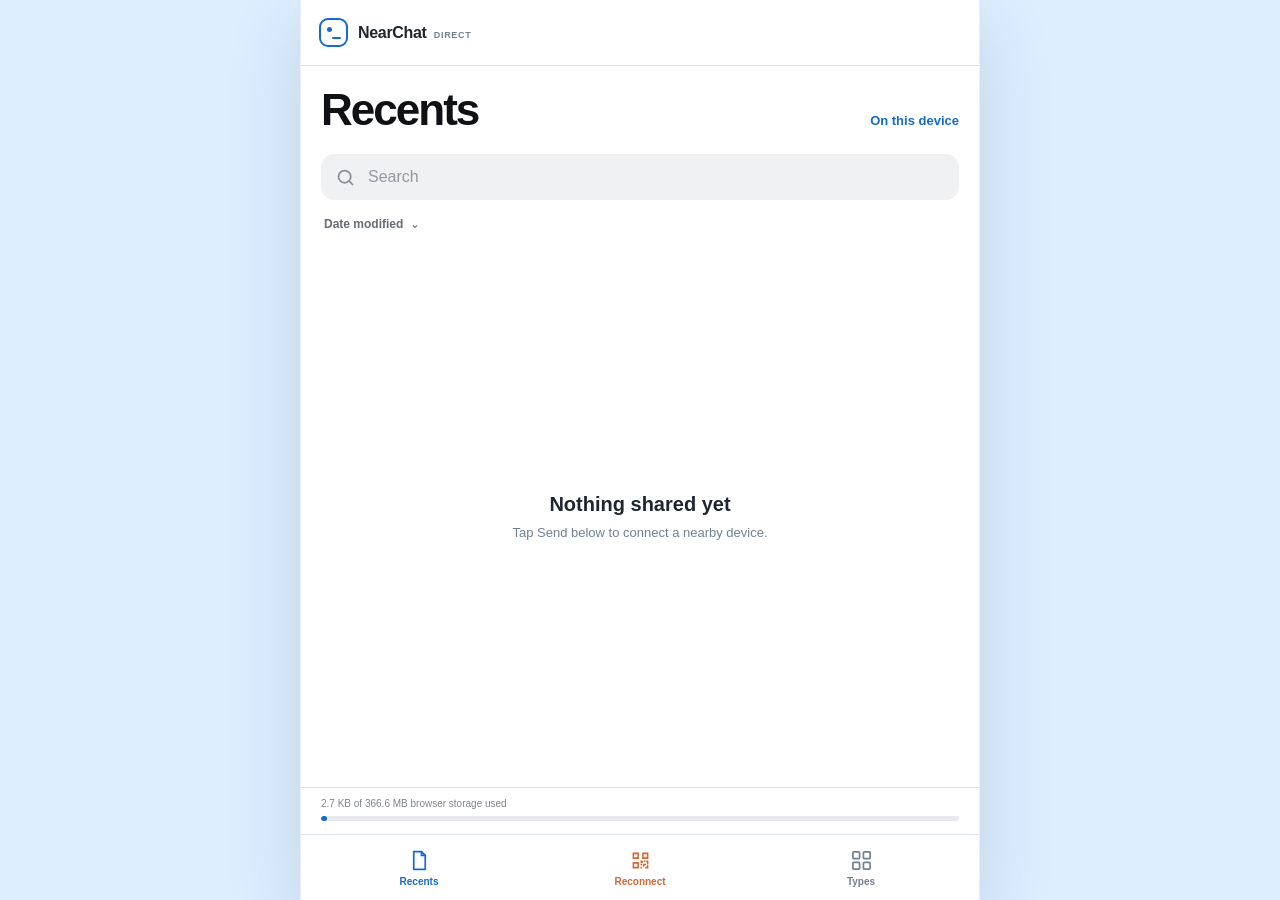
==== commit 4a0810b0: "ui simplifications v?" ====
--- a/index.html
+++ b/index.html
@@ -6,7 +6,7 @@
   <meta name="viewport" content="width=device-width, initial-scale=1, viewport-fit=cover">
   <meta name="theme-color" content="#eaf4ff">
   <title>NearChat Direct</title>
-  <link rel="stylesheet" href="styles.css?v=2026.08.15.3">
+  <link rel="stylesheet" href="styles.css?v=2026.08.18.1">
 </head>
 <body data-connected="false">
   <main class="app" aria-label="NearChat Direct">
@@ -15,13 +15,6 @@
         <span class="brand-mark" aria-hidden="true"></span>
         <span>NearChat <small>Direct</small></span>
       </a>
-      <div class="connection-actions" aria-label="Connection status">
-        <div class="connection-state">
-          <span class="status-dot" id="statusDot" data-state="offline" aria-hidden="true"></span>
-          <span><strong id="statusText">Not connected</strong><small id="statusDetail">Pair two nearby devices to begin.</small></span>
-        </div>
-        <button class="text-button" id="disconnectButton" type="button" hidden>Disconnect</button>
-      </div>
     </header>
 
     <section class="metrics" aria-label="Live connection metrics" hidden>
@@ -94,6 +87,15 @@
         <div class="file-tools">
           <button class="back-button" id="backToTypes" type="button" hidden>All types</button>
           <input id="fileSearch" type="search" placeholder="Search stored files" aria-label="Search stored files">
+          <div class="file-tool-actions" id="imageSelectionTools" hidden>
+            <button class="tool-icon-button" id="selectAllImages" type="button" aria-label="Select all images" aria-pressed="false">
+              <span class="checkbox-icon" aria-hidden="true"></span>
+            </button>
+            <button class="tool-icon-button" id="downloadSelectedImages" type="button" aria-label="Download selected images" disabled>
+              <span class="download-icon" aria-hidden="true"></span>
+              <span class="selection-count" id="selectedImageCount" hidden>0</span>
+            </button>
+          </div>
         </div>
         <div class="file-browser" id="fileBrowser">
           <div class="type-list" id="fileTypeList"></div>
@@ -115,9 +117,14 @@
         <svg viewBox="0 0 24 24" aria-hidden="true"><path d="M6 2.75h8l4 4V21.25H6z"></path><path d="M14 2.75v4h4"></path></svg>
         <span class="nav-label">Recents</span>
       </button>
-      <button type="button" data-view="send" aria-selected="false">
-        <svg viewBox="0 0 24 24" aria-hidden="true"><path d="M12 5v14M5 12h14"></path></svg>
-        <span class="nav-label">Send</span>
+      <button class="connection-nav" id="connectionNav" type="button" data-view="send" data-state="offline"
+              aria-selected="false" aria-label="Reconnect. Pair two nearby devices to begin.">
+        <span class="connection-nav-icon" aria-hidden="true">
+          <svg class="connection-qr" viewBox="0 0 24 24"><path fill="currentColor" fill-rule="evenodd" stroke="none" d="M2 2h8v8H2V2Zm2 2v4h4V4H4Zm10-2h8v8h-8V2Zm2 2v4h4V4h-4ZM2 14h8v8H2v-8Zm2 2v4h4v-4H4Z" clip-rule="evenodd"></path><path fill="currentColor" stroke="none" d="M12 12h3v3h-3v-3Zm4 0h2v2h-2v-2Zm3 0h3v5h-2v-3h-1v-2Zm-7 4h2v2h-2v-2Zm3 0h4v2h-2v2h-2v-4Zm5 2h2v4h-4v-2h2v-2Zm-8 2h2v2h-2v-2Z"></path></svg>
+          <span class="connection-spinner"></span>
+          <span class="connection-check"></span>
+        </span>
+        <span class="nav-label" id="connectionNavLabel" aria-live="polite">Reconnect</span>
       </button>
       <button type="button" data-view="files" aria-selected="false">
         <svg viewBox="0 0 24 24" aria-hidden="true"><rect x="3" y="3" width="7" height="7" rx="1"></rect><rect x="14" y="3" width="7" height="7" rx="1"></rect><rect x="3" y="14" width="7" height="7" rx="1"></rect><rect x="14" y="14" width="7" height="7" rx="1"></rect></svg>
@@ -187,6 +194,6 @@
   </div>
 
   <div class="toast" id="toast" role="status" aria-live="polite"></div>
-  <script type="module" src="app.js?v=2026.08.15.3"></script>
+  <script type="module" src="app.js?v=2026.08.18.1"></script>
 </body>
 </html>
--- a/styles.css
+++ b/styles.css
@@ -47,8 +47,6 @@
   padding: max(12px, env(safe-area-inset-top)) 18px 12px;
   display: flex;
   align-items: center;
-  justify-content: space-between;
-  gap: 16px;
   border-bottom: 1px solid var(--line);
   background: rgba(255, 255, 255, .96);
 }
@@ -85,31 +83,6 @@
 }
 .brand-mark::before { width: 5px; height: 5px; left: 6px; top: 7px; }
 .brand-mark::after { width: 9px; height: 2px; right: 5px; bottom: 6px; }
-
-.connection-actions,
-.connection-state { display: flex; align-items: center; }
-.connection-actions { gap: 13px; }
-.connection-state { gap: 8px; }
-.connection-state strong { color: var(--text); font-size: 12px; font-weight: 700; }
-.connection-state small { display: none; }
-.status-dot {
-  width: 8px;
-  height: 8px;
-  flex: none;
-  border-radius: 50%;
-  background: #9aa6b2;
-}
-.status-dot[data-state="pairing"] { background: var(--yellow); }
-.status-dot[data-state="connected"] { background: var(--green); }
-.status-dot[data-state="stale"] { background: #df7b2b; }
-.status-dot[data-state="failed"] { background: var(--red); }
-.text-button {
-  padding: 7px 0;
-  background: transparent;
-  color: var(--red);
-  font-size: 12px;
-  font-weight: 700;
-}
 .metrics { display: none !important; }
 
 .app-views {
@@ -521,6 +494,53 @@
   stroke-width: 1.8;
 }
 .app-nav .nav-label { display: block; font-size: 10px; }
+.connection-nav-icon {
+  width: 23px;
+  height: 23px;
+  margin: 0 auto 4px;
+  position: relative;
+  display: grid;
+  place-items: center;
+}
+.connection-qr,
+.connection-spinner,
+.connection-check { display: none; }
+.connection-qr { width: 19px; height: 19px; }
+.app-nav .connection-nav[data-state="offline"] { color: #d66634; }
+.connection-nav[data-state="offline"] .connection-qr { display: block; }
+.app-nav .connection-nav[data-state="connecting"] { color: var(--yellow); }
+.connection-nav[data-state="connecting"] .connection-spinner {
+  width: 21px;
+  height: 21px;
+  display: block;
+  border: 2px solid #dfe4e8;
+  border-top-color: currentColor;
+  border-right-color: currentColor;
+  border-radius: 50%;
+  animation: connection-spin 1s linear infinite;
+}
+.app-nav .connection-nav[data-state="connected"] { color: var(--green); }
+.connection-nav[data-state="connected"] .connection-check {
+  width: 21px;
+  height: 21px;
+  position: relative;
+  display: block;
+  border-radius: 50%;
+  background: currentColor;
+}
+.connection-nav[data-state="connected"] .connection-check::after {
+  content: "";
+  width: 5px;
+  height: 9px;
+  position: absolute;
+  left: 8px;
+  top: 4px;
+  border-right: 2px solid #ffffff;
+  border-bottom: 2px solid #ffffff;
+  transform: rotate(45deg);
+}
+.app-nav .connection-nav[data-state="unavailable"] { color: var(--red); }
+@keyframes connection-spin { to { transform: rotate(360deg); } }
 .app-nav .nav-count {
   position: absolute;
   left: calc(50% + 11px);
@@ -566,6 +586,35 @@
   font-size: 13px;
 }
 .file-tools input:focus { border-color: var(--blue); box-shadow: 0 0 0 3px rgba(23, 105, 210, .1); }
+.file-tool-actions { flex: none; display: flex; gap: 5px; }
+.tool-icon-button {
+  width: 40px;
+  height: 40px;
+  padding: 0;
+  position: relative;
+  display: grid;
+  place-items: center;
+  border-radius: 10px;
+  background: var(--soft);
+  color: var(--blue);
+}
+.tool-icon-button:disabled { color: #aab3bc; opacity: 1; }
+.selection-count {
+  min-width: 16px;
+  height: 16px;
+  padding: 0 4px;
+  position: absolute;
+  right: -4px;
+  top: -4px;
+  display: grid;
+  place-items: center;
+  border: 2px solid #ffffff;
+  border-radius: 99px;
+  background: var(--blue);
+  color: #ffffff;
+  font-size: 8px;
+  font-weight: 800;
+}
 .file-browser { min-height: 0; overflow-y: auto; overscroll-behavior: contain; }
 .type-list,
 .stored-file-list { padding: 8px 16px 18px; }
@@ -596,6 +645,52 @@
   border-radius: 10px;
   object-fit: cover;
   background: var(--soft);
+}
+.selection-toggle {
+  width: 22px;
+  height: 50px;
+  padding: 0;
+  display: grid;
+  place-items: center;
+  flex: none;
+  background: transparent;
+}
+.checkbox-icon {
+  width: 18px;
+  height: 18px;
+  position: relative;
+  display: block;
+  border: 1.7px solid #9aa5af;
+  border-radius: 3px;
+  background: #ffffff;
+}
+.selection-toggle[aria-pressed="true"] .checkbox-icon,
+.tool-icon-button[data-state="all"] .checkbox-icon {
+  border-color: var(--blue);
+  background: var(--blue);
+}
+.selection-toggle[aria-pressed="true"] .checkbox-icon::after,
+.tool-icon-button[data-state="all"] .checkbox-icon::after {
+  content: "";
+  width: 5px;
+  height: 9px;
+  position: absolute;
+  left: 5px;
+  top: 1px;
+  border-right: 2px solid #ffffff;
+  border-bottom: 2px solid #ffffff;
+  transform: rotate(45deg);
+}
+.tool-icon-button[data-state="some"] .checkbox-icon { border-color: var(--blue); }
+.tool-icon-button[data-state="some"] .checkbox-icon::after {
+  content: "";
+  width: 8px;
+  height: 2px;
+  position: absolute;
+  left: 3px;
+  top: 6px;
+  border-radius: 2px;
+  background: var(--blue);
 }
 .type-copy,
 .stored-file-copy { min-width: 0; flex: 1; }
@@ -612,7 +707,7 @@
 .stored-file-copy small { display: block; margin-top: 4px; color: var(--muted); font-size: 10px; }
 .type-size { flex: none; color: var(--muted); font-size: 12px; }
 .type-arrow { flex: none; color: #aab4bf; font-size: 18px; }
-.file-row-actions { flex: none; display: flex; gap: 5px; }
+.file-row-actions { flex: none; display: flex; align-items: center; gap: 5px; }
 .file-row-actions button {
   min-height: 34px;
   padding: 0 10px;
@@ -623,6 +718,87 @@
   font-weight: 750;
 }
 .file-row-actions .delete-file { color: var(--red); }
+.file-action {
+  width: 38px;
+  min-width: 38px;
+  padding: 0 !important;
+  display: grid;
+  place-items: center;
+}
+.download-icon {
+  width: 20px;
+  height: 20px;
+  position: relative;
+  display: inline-block;
+  border-bottom: 2px solid currentColor;
+}
+.download-icon::before {
+  content: "";
+  width: 2px;
+  height: 12px;
+  position: absolute;
+  left: 9px;
+  top: 1px;
+  border-radius: 2px;
+  background: currentColor;
+}
+.download-icon::after {
+  content: "";
+  width: 7px;
+  height: 7px;
+  position: absolute;
+  left: 5.5px;
+  top: 6px;
+  border-right: 2px solid currentColor;
+  border-bottom: 2px solid currentColor;
+  transform: rotate(45deg);
+}
+.trash-icon {
+  width: 14px;
+  height: 15px;
+  position: relative;
+  display: inline-block;
+  border: 1.8px solid currentColor;
+  border-top: 0;
+  border-radius: 0 0 3px 3px;
+}
+.trash-icon::before {
+  content: "";
+  width: 18px;
+  height: 2px;
+  position: absolute;
+  left: -3.8px;
+  top: -4px;
+  border-radius: 2px;
+  background: currentColor;
+  box-shadow: 5px -3px 0 -1px currentColor;
+}
+.trash-icon::after {
+  content: "";
+  width: 1.5px;
+  height: 8px;
+  position: absolute;
+  left: 4px;
+  top: 3px;
+  border-radius: 2px;
+  background: currentColor;
+  box-shadow: 4px 0 0 currentColor;
+}
+.inline-delete-confirm {
+  min-height: 38px;
+  padding: 3px 4px 3px 9px;
+  display: flex;
+  align-items: center;
+  gap: 4px;
+  border-radius: 10px;
+  background: #fff0f1;
+  color: var(--red);
+  white-space: nowrap;
+}
+.inline-delete-confirm span { font-size: 10px; font-weight: 700; }
+.inline-delete-confirm button { min-height: 30px; padding-inline: 8px; background: #ffffff; color: var(--red); }
+.inline-delete-confirm .cancel-delete { color: var(--muted); }
+.file-row-actions[data-confirming="true"] .file-action { display: none; }
 .library-empty {
   min-height: 100%;
   padding: 42px 24px;
@@ -843,13 +1019,13 @@
   body { background: #ffffff; }
   .app { width: 100%; border: 0; box-shadow: none; }
   .topbar { padding-inline: 14px; }
-  .connection-state strong { max-width: 105px; display: block; overflow: hidden; text-overflow: ellipsis; white-space: nowrap; }
   .empty-state { padding: 24px 20px 40px; }
   .welcome-art { width: min(88%, 320px); }
   .message-bubble { max-width: 88%; }
   .view-head small { max-width: 125px; }
-  .file-row-actions { display: grid; }
-  .file-row-actions button { min-height: 29px; padding-inline: 8px; }
+  .stored-file-row { gap: 9px; }
+  .stored-file-copy strong { font-size: 13px; }
+  .file-row-actions button { min-height: 36px; }
   .storage-summary small { display: none; }
   .overlay { padding: 0; }
   .pairing-sheet { width: 100%; height: 100dvh; max-height: none; border: 0; border-radius: 0; }
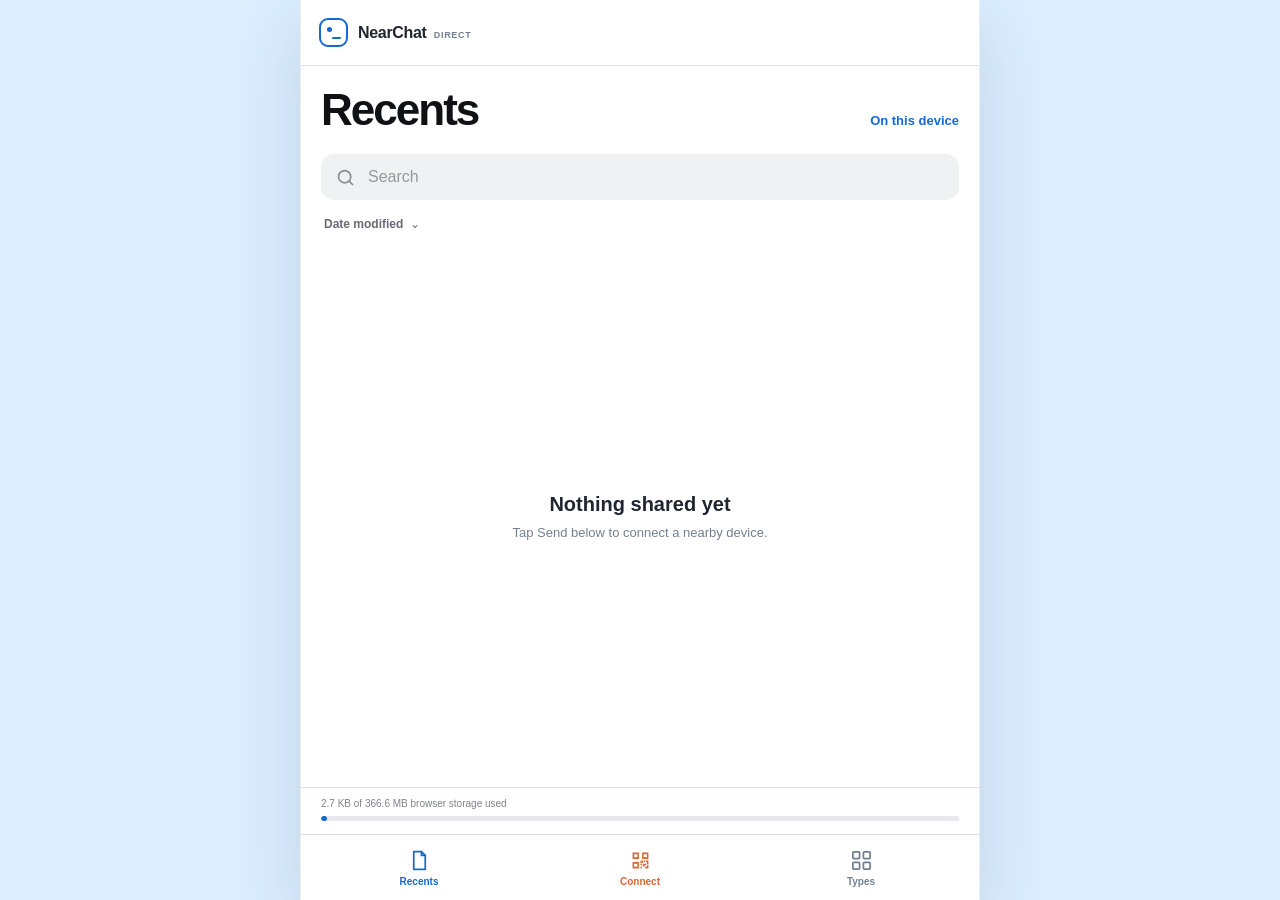
==== commit 46600111: "FIX poor connectivity drop ddetection" ====
--- a/index.html
+++ b/index.html
@@ -118,13 +118,13 @@
         <span class="nav-label">Recents</span>
       </button>
       <button class="connection-nav" id="connectionNav" type="button" data-view="send" data-state="offline"
-              aria-selected="false" aria-label="Reconnect. Pair two nearby devices to begin.">
+              aria-selected="false" aria-label="Connect. Pair two nearby devices to begin.">
         <span class="connection-nav-icon" aria-hidden="true">
           <svg class="connection-qr" viewBox="0 0 24 24"><path fill="currentColor" fill-rule="evenodd" stroke="none" d="M2 2h8v8H2V2Zm2 2v4h4V4H4Zm10-2h8v8h-8V2Zm2 2v4h4V4h-4ZM2 14h8v8H2v-8Zm2 2v4h4v-4H4Z" clip-rule="evenodd"></path><path fill="currentColor" stroke="none" d="M12 12h3v3h-3v-3Zm4 0h2v2h-2v-2Zm3 0h3v5h-2v-3h-1v-2Zm-7 4h2v2h-2v-2Zm3 0h4v2h-2v2h-2v-4Zm5 2h2v4h-4v-2h2v-2Zm-8 2h2v2h-2v-2Z"></path></svg>
           <span class="connection-spinner"></span>
           <span class="connection-check"></span>
         </span>
-        <span class="nav-label" id="connectionNavLabel" aria-live="polite">Reconnect</span>
+        <span class="nav-label" id="connectionNavLabel" aria-live="polite">Connect</span>
       </button>
       <button type="button" data-view="files" aria-selected="false">
         <svg viewBox="0 0 24 24" aria-hidden="true"><rect x="3" y="3" width="7" height="7" rx="1"></rect><rect x="14" y="3" width="7" height="7" rx="1"></rect><rect x="3" y="14" width="7" height="7" rx="1"></rect><rect x="14" y="14" width="7" height="7" rx="1"></rect></svg>
@@ -194,6 +194,6 @@
   </div>
 
   <div class="toast" id="toast" role="status" aria-live="polite"></div>
-  <script type="module" src="app.js?v=2026.08.18.1"></script>
+  <script type="module" src="app.js?v=2026.08.18.2"></script>
 </body>
 </html>
